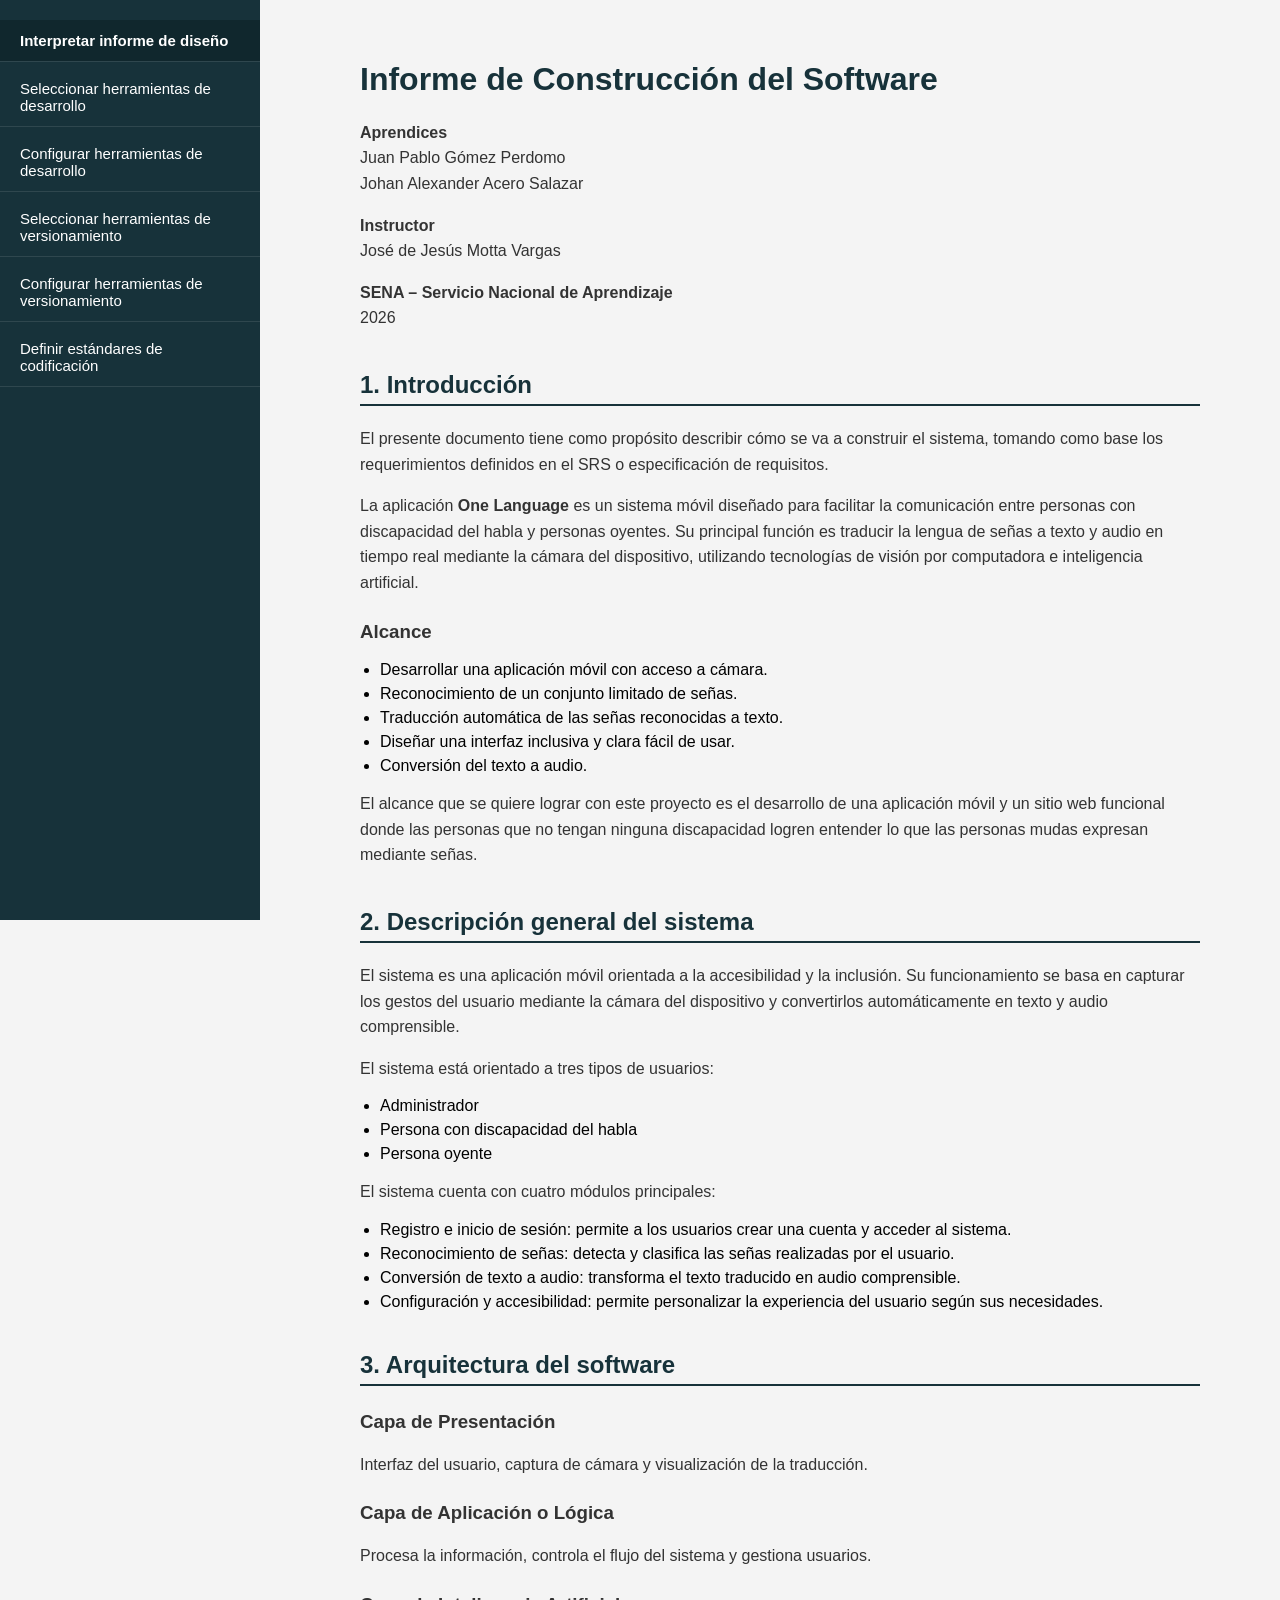
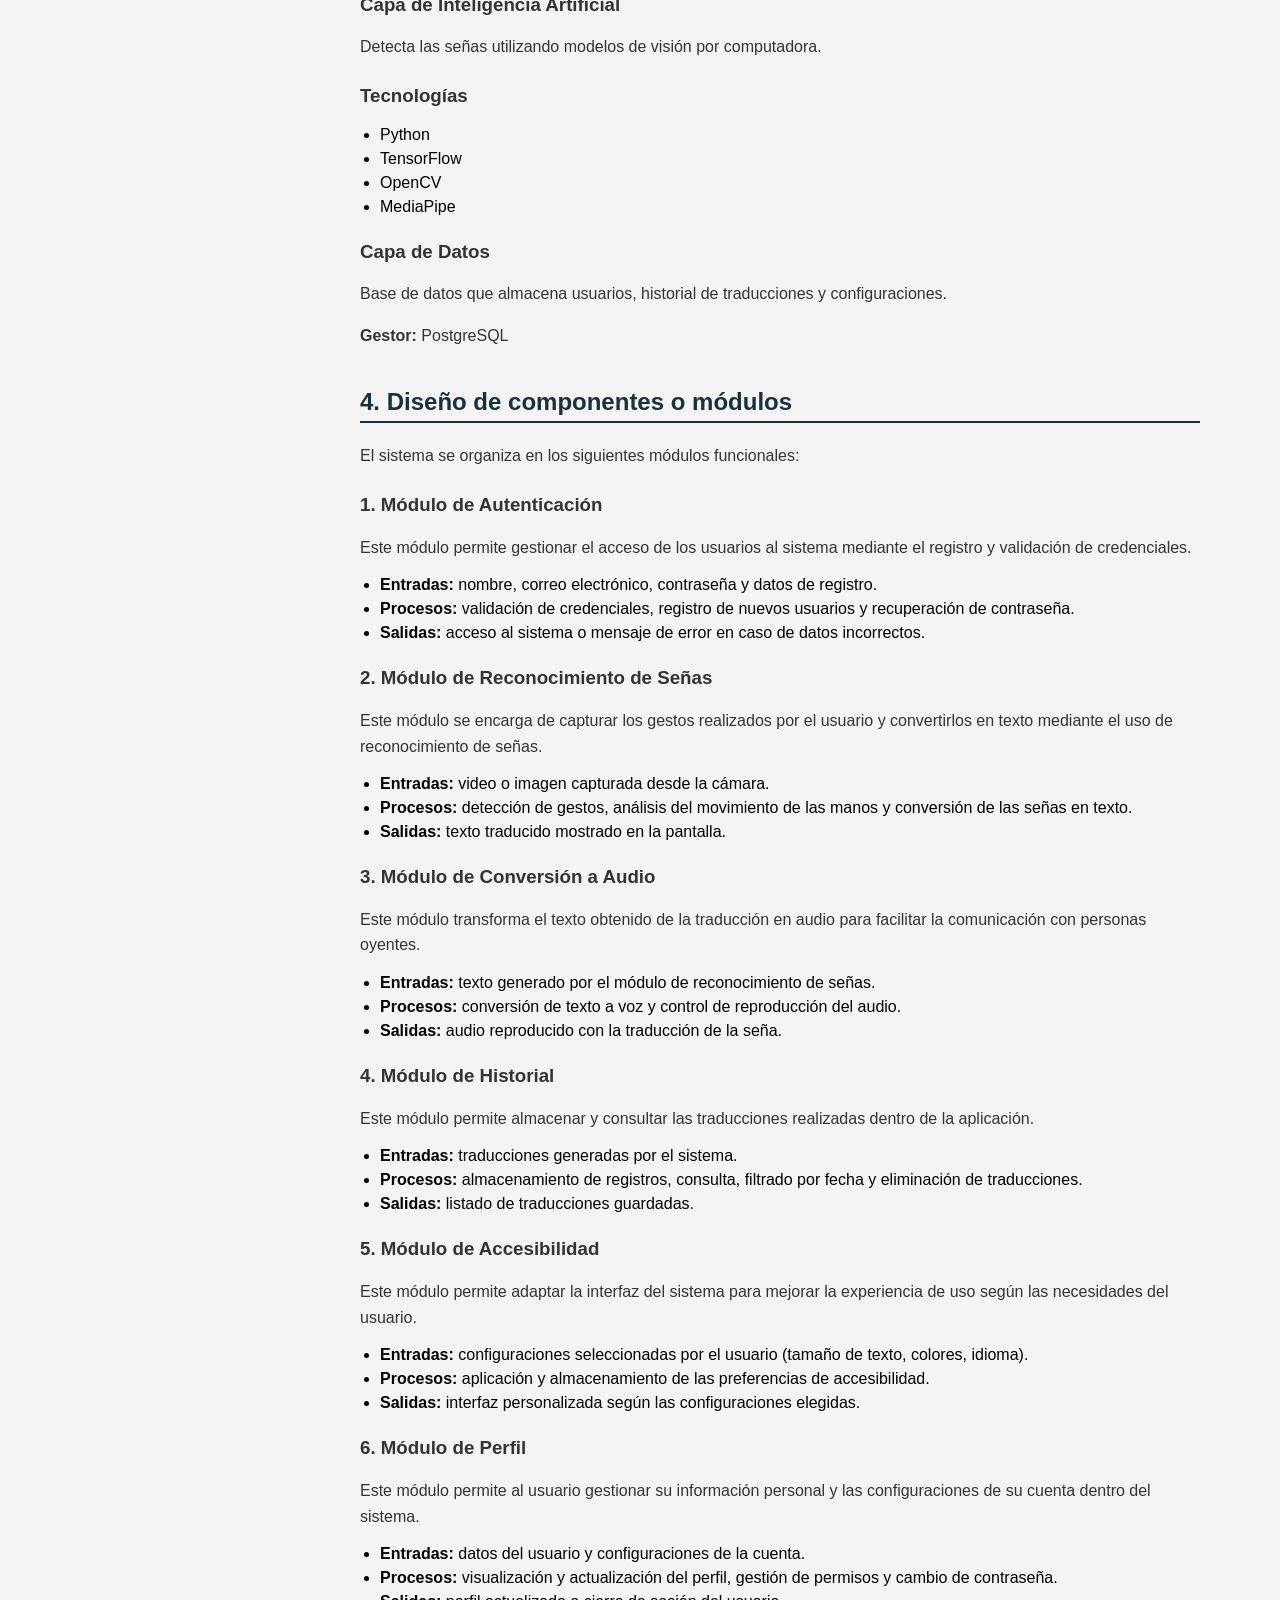
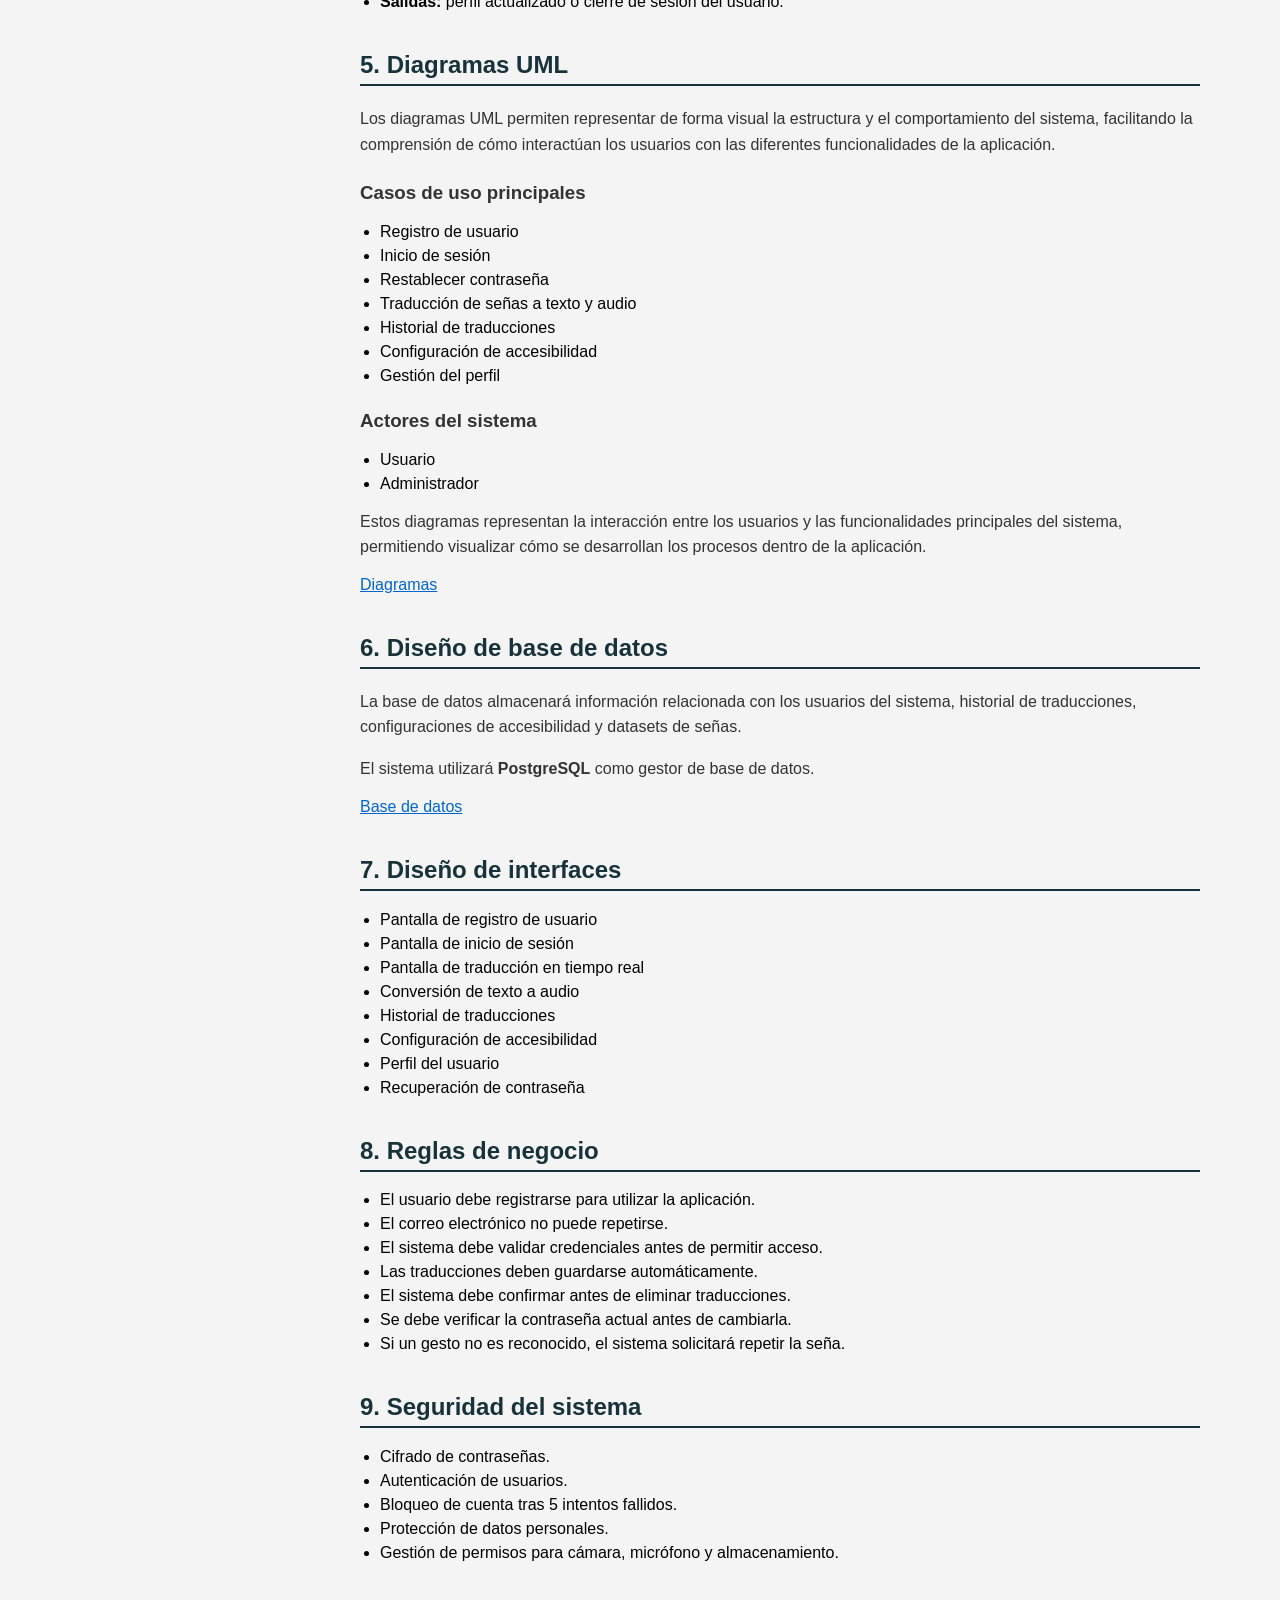
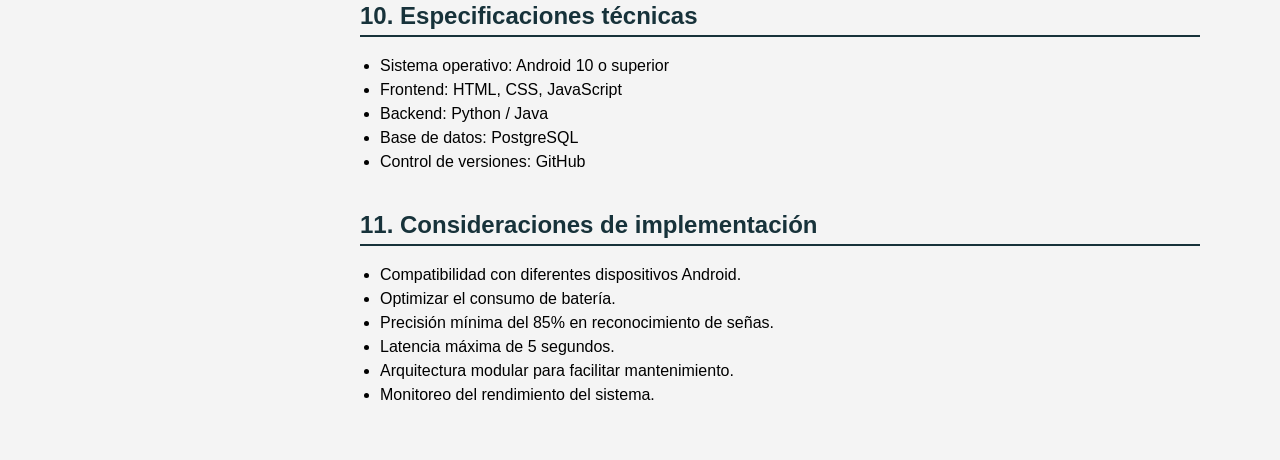
==== Construccion_software.html @ 30ce241d "Add developer tools" ====
<!DOCTYPE html>
<html lang="es">

<head>
    <meta charset="UTF-8">
    <meta name="viewport" content="width=device-width, initial-scale=1.0">
    <title>Informe de Construcción - One Language</title>
    <link rel="stylesheet" href="css/style.css">
</head>

<body>

    <!-- ================= MENU LATERAL ================= -->
    <div class="menu">

        <ul>

            <li class="submenu">
                <a href="javascript:void(0)" onclick="toggleMenu()">
                    Interpretar informe de diseño
                </a>

                <ul class="sub-opciones" id="submenuInforme">
                    <li><a href="#intro">1. Introducción</a></li>
                    <li><a href="#descripcion">2. Descripción general del sistema</a></li>
                    <li><a href="#arquitectura">3. Arquitectura del software</a></li>
                    <li><a href="#modulos">4. Diseño de componentes</a></li>
                    <li><a href="#uml">5. Diagramas UML</a></li>
                    <li><a href="#bd">6. Diseño de base de datos</a></li>
                    <li><a href="#interfaces">7. Diseño de interfaces</a></li>
                    <li><a href="#reglas">8. Reglas de negocio</a></li>
                    <li><a href="#seguridad">9. Seguridad del sistema</a></li>
                    <li><a href="#tecnico">10. Especificaciones técnicas</a></li>
                    <li><a href="#implementacion">11. Consideraciones de implementación</a></li>
                </ul>
            </li>

            <li><a href="Herramientas_desarrollo.html">Seleccionar herramientas de desarrollo</a></li>
            <li><a href="#">Configurar herramientas de desarrollo</a></li>
            <li><a href="#">Seleccionar herramientas de versionamiento</a></li>
            <li><a href="#">Configurar herramientas de versionamiento</a></li>
            <li><a href="#">Definir estándares de codificación</a></li>

        </ul>

    </div>


    <!-- ================= CONTENIDO ================= -->
    <div class="Ejercicios">

        <h1>Informe de Construcción del Software</h1>

        <p>
            <b>Aprendices</b><br>
            Juan Pablo Gómez Perdomo<br>
            Johan Alexander Acero Salazar
        </p>

        <p>
            <b>Instructor</b><br>
            José de Jesús Motta Vargas
        </p>

        <p>
            <b>SENA – Servicio Nacional de Aprendizaje</b><br>
            2026
        </p>


        <!-- ================= INTRODUCCION ================= -->
        <section id="intro">

            <h2>1. Introducción</h2>

            <p>
                El presente documento tiene como propósito describir cómo se va a construir el sistema,
                tomando como base los requerimientos definidos en el SRS o especificación de requisitos.
            </p>

            <p>
                La aplicación <b>One Language</b> es un sistema móvil diseñado para facilitar la comunicación
                entre personas con discapacidad del habla y personas oyentes. Su principal función es
                traducir la lengua de señas a texto y audio en tiempo real mediante la cámara del dispositivo,
                utilizando tecnologías de visión por computadora e inteligencia artificial.
            </p>

            <h3>Alcance</h3>

            <ul>
                <li>Desarrollar una aplicación móvil con acceso a cámara.</li>
                <li>Reconocimiento de un conjunto limitado de señas.</li>
                <li>Traducción automática de las señas reconocidas a texto.</li>
                <li>Diseñar una interfaz inclusiva y clara fácil de usar.</li>
                <li>Conversión del texto a audio.</li>
            </ul>

            <p>
                El alcance que se quiere lograr con este proyecto es el desarrollo de una aplicación móvil
                y un sitio web funcional donde las personas que no tengan ninguna discapacidad logren
                entender lo que las personas mudas expresan mediante señas.
            </p>

        </section>


        <!-- ================= DESCRIPCION ================= -->
        <section id="descripcion">

            <h2>2. Descripción general del sistema</h2>

            <p>
                El sistema es una aplicación móvil orientada a la accesibilidad y la inclusión. Su funcionamiento
                se basa en capturar los gestos del usuario mediante la cámara del dispositivo y convertirlos
                automáticamente en texto y audio comprensible.
            </p>

            <p>El sistema está orientado a tres tipos de usuarios:</p>

            <ul>
                <li>Administrador</li>
                <li>Persona con discapacidad del habla</li>
                <li>Persona oyente</li>
            </ul>

            <p>El sistema cuenta con cuatro módulos principales:</p>

            <ul>
                <li>Registro e inicio de sesión: permite a los usuarios crear una cuenta y acceder al sistema.</li>
                <li>Reconocimiento de señas: detecta y clasifica las señas realizadas por el usuario.</li>
                <li>Conversión de texto a audio: transforma el texto traducido en audio comprensible.</li>
                <li>Configuración y accesibilidad: permite personalizar la experiencia del usuario según sus necesidades.</li>
            </ul>

        </section>


        <!-- ================= ARQUITECTURA ================= -->
        <section id="arquitectura">

            <h2>3. Arquitectura del software</h2>

            <h3>Capa de Presentación</h3>
            <p>Interfaz del usuario, captura de cámara y visualización de la traducción.</p>

            <h3>Capa de Aplicación o Lógica</h3>
            <p>Procesa la información, controla el flujo del sistema y gestiona usuarios.</p>

            <h3>Capa de Inteligencia Artificial</h3>
            <p>Detecta las señas utilizando modelos de visión por computadora.</p>

            <h3>Tecnologías</h3>

            <ul>
                <li>Python</li>
                <li>TensorFlow</li>
                <li>OpenCV</li>
                <li>MediaPipe</li>
            </ul>

            <h3>Capa de Datos</h3>

            <p>Base de datos que almacena usuarios, historial de traducciones y configuraciones.</p>

            <p><b>Gestor:</b> PostgreSQL</p>

        </section>


        <!-- ================= MODULOS ================= -->
        <section id="modulos">

            <h2>4. Diseño de componentes o módulos</h2>

            <p>
                El sistema se organiza en los siguientes módulos funcionales:
            </p>

            <h3>1. Módulo de Autenticación</h3>

            <p>
                Este módulo permite gestionar el acceso de los usuarios al sistema mediante el registro
                y validación de credenciales.
            </p>

            <ul>
                <li><b>Entradas:</b> nombre, correo electrónico, contraseña y datos de registro.</li>
                <li><b>Procesos:</b> validación de credenciales, registro de nuevos usuarios y recuperación de contraseña.</li>
                <li><b>Salidas:</b> acceso al sistema o mensaje de error en caso de datos incorrectos.</li>
            </ul>


            <h3>2. Módulo de Reconocimiento de Señas</h3>

            <p>
                Este módulo se encarga de capturar los gestos realizados por el usuario y convertirlos
                en texto mediante el uso de reconocimiento de señas.
            </p>

            <ul>
                <li><b>Entradas:</b> video o imagen capturada desde la cámara.</li>
                <li><b>Procesos:</b> detección de gestos, análisis del movimiento de las manos y conversión de las señas en texto.</li>
                <li><b>Salidas:</b> texto traducido mostrado en la pantalla.</li>
            </ul>


            <h3>3. Módulo de Conversión a Audio</h3>

            <p>
                Este módulo transforma el texto obtenido de la traducción en audio para facilitar
                la comunicación con personas oyentes.
            </p>

            <ul>
                <li><b>Entradas:</b> texto generado por el módulo de reconocimiento de señas.</li>
                <li><b>Procesos:</b> conversión de texto a voz y control de reproducción del audio.</li>
                <li><b>Salidas:</b> audio reproducido con la traducción de la seña.</li>
            </ul>


            <h3>4. Módulo de Historial</h3>

            <p>
                Este módulo permite almacenar y consultar las traducciones realizadas dentro de la aplicación.
            </p>

            <ul>
                <li><b>Entradas:</b> traducciones generadas por el sistema.</li>
                <li><b>Procesos:</b> almacenamiento de registros, consulta, filtrado por fecha y eliminación de traducciones.</li>
                <li><b>Salidas:</b> listado de traducciones guardadas.</li>
            </ul>


            <h3>5. Módulo de Accesibilidad</h3>

            <p>
                Este módulo permite adaptar la interfaz del sistema para mejorar la experiencia
                de uso según las necesidades del usuario.
            </p>

            <ul>
                <li><b>Entradas:</b> configuraciones seleccionadas por el usuario (tamaño de texto, colores, idioma).</li>
                <li><b>Procesos:</b> aplicación y almacenamiento de las preferencias de accesibilidad.</li>
                <li><b>Salidas:</b> interfaz personalizada según las configuraciones elegidas.</li>
            </ul>


            <h3>6. Módulo de Perfil</h3>

            <p>
                Este módulo permite al usuario gestionar su información personal y las configuraciones
                de su cuenta dentro del sistema.
            </p>

            <ul>
                <li><b>Entradas:</b> datos del usuario y configuraciones de la cuenta.</li>
                <li><b>Procesos:</b> visualización y actualización del perfil, gestión de permisos y cambio de contraseña.</li>
                <li><b>Salidas:</b> perfil actualizado o cierre de sesión del usuario.</li>
            </ul>

        </section>


        <!-- ================= UML ================= -->
        <section id="uml">

            <h2>5. Diagramas UML</h2>

            <p>
                Los diagramas UML permiten representar de forma visual la estructura y el comportamiento
                del sistema, facilitando la comprensión de cómo interactúan los usuarios con las
                diferentes funcionalidades de la aplicación.
            </p>

            <h3>Casos de uso principales</h3>

            <ul>
                <li>Registro de usuario</li>
                <li>Inicio de sesión</li>
                <li>Restablecer contraseña</li>
                <li>Traducción de señas a texto y audio</li>
                <li>Historial de traducciones</li>
                <li>Configuración de accesibilidad</li>
                <li>Gestión del perfil</li>
            </ul>

            <h3>Actores del sistema</h3>

            <ul>
                <li>Usuario</li>
                <li>Administrador</li>
            </ul>

            <p>
                Estos diagramas representan la interacción entre los usuarios y las funcionalidades
                principales del sistema, permitiendo visualizar cómo se desarrollan los procesos
                dentro de la aplicación.
            </p>

            <a href="https://drive.google.com/drive/folders/1-xDeF_NmRjYOZ3kRgk5PBKlTj5d1lFUG">
                Diagramas
            </a>

        </section>


        <!-- ================= BASE DE DATOS ================= -->
        <section id="bd">

            <h2>6. Diseño de base de datos</h2>

            <p>
                La base de datos almacenará información relacionada con los usuarios del sistema,
                historial de traducciones, configuraciones de accesibilidad y datasets de señas.
            </p>

            <p>
                El sistema utilizará <b>PostgreSQL</b> como gestor de base de datos.
            </p>

            <a href="https://drive.google.com/drive/folders/1uEPT5G5TPeYUHNBDupxZueplmrMEpDqd">
                Base de datos
            </a>

        </section>


        <!-- ================= INTERFACES ================= -->
        <section id="interfaces">

            <h2>7. Diseño de interfaces</h2>

            <ul>
                <li>Pantalla de registro de usuario</li>
                <li>Pantalla de inicio de sesión</li>
                <li>Pantalla de traducción en tiempo real</li>
                <li>Conversión de texto a audio</li>
                <li>Historial de traducciones</li>
                <li>Configuración de accesibilidad</li>
                <li>Perfil del usuario</li>
                <li>Recuperación de contraseña</li>
            </ul>

        </section>


        <!-- ================= REGLAS ================= -->
        <section id="reglas">

            <h2>8. Reglas de negocio</h2>

            <ul>
                <li>El usuario debe registrarse para utilizar la aplicación.</li>
                <li>El correo electrónico no puede repetirse.</li>
                <li>El sistema debe validar credenciales antes de permitir acceso.</li>
                <li>Las traducciones deben guardarse automáticamente.</li>
                <li>El sistema debe confirmar antes de eliminar traducciones.</li>
                <li>Se debe verificar la contraseña actual antes de cambiarla.</li>
                <li>Si un gesto no es reconocido, el sistema solicitará repetir la seña.</li>
            </ul>

        </section>


        <!-- ================= SEGURIDAD ================= -->
        <section id="seguridad">

            <h2>9. Seguridad del sistema</h2>

            <ul>
                <li>Cifrado de contraseñas.</li>
                <li>Autenticación de usuarios.</li>
                <li>Bloqueo de cuenta tras 5 intentos fallidos.</li>
                <li>Protección de datos personales.</li>
                <li>Gestión de permisos para cámara, micrófono y almacenamiento.</li>
            </ul>

        </section>


        <!-- ================= ESPECIFICACIONES ================= -->
        <section id="tecnico">

            <h2>10. Especificaciones técnicas</h2>

            <ul>
                <li>Sistema operativo: Android 10 o superior</li>
                <li>Frontend: HTML, CSS, JavaScript</li>
                <li>Backend: Python / Java</li>
                <li>Base de datos: PostgreSQL</li>
                <li>Control de versiones: GitHub</li>
            </ul>

        </section>


        <!-- ================= IMPLEMENTACION ================= -->
        <section id="implementacion">

            <h2>11. Consideraciones de implementación</h2>

            <ul>
                <li>Compatibilidad con diferentes dispositivos Android.</li>
                <li>Optimizar el consumo de batería.</li>
                <li>Precisión mínima del 85% en reconocimiento de señas.</li>
                <li>Latencia máxima de 5 segundos.</li>
                <li>Arquitectura modular para facilitar mantenimiento.</li>
                <li>Monitoreo del rendimiento del sistema.</li>
            </ul>

        </section>

    </div>


    <!-- ================= SCRIPT ================= -->
    <script>

        function toggleMenu() {

            let submenu = document.getElementById("submenuInforme");

            if (submenu.style.display === "block") {
                submenu.style.display = "none";
            } else {
                submenu.style.display = "block";
            }

        }

    </script>

</body>

</html>
---- css/style.css ----
/* =========================
   ESTILOS GENERALES
========================= */

body {
    margin: 0;
    font-family: Arial, Helvetica, sans-serif;
    background-color: #f4f4f4;
    display: flex;
}


/* =========================
   MENU LATERAL
========================= */

.menu {
    width: 260px;
    height: 100vh;
    background-color: #17323a;
    position: fixed;
    left: 0;
    top: 0;
    padding-top: 20px;
    overflow-y: auto;
}

.menu ul {
    list-style: none;
    padding: 0;
    margin: 0;
}

.menu ul li {
    border-bottom: 1px solid rgba(255, 255, 255, 0.1);
}

.menu ul li a {
    display: block;
    padding: 12px 20px;
    color: white;
    text-decoration: none;
    font-size: 15px;
}

.menu ul li a:hover {
    background-color: #1f4650;
}

.menu ul li a.activo {
    background-color: #1f4650;
    border-left: 3px solid #2fc4a0;
    font-weight: bold;
}


/* =========================
   SUBMENU
========================= */

.submenu > a {
    font-weight: bold;
    background-color: #10272d;
}

.sub-opciones {
    display: none;
    background-color: #17323a;
}

.sub-opciones li a {
    padding-left: 35px;
    font-size: 14px;
}


/* =========================
   CONTENIDO
========================= */

.Ejercicios {
    margin-left: 280px;
    padding: 40px 80px;
    width: calc(100% - 260px);
    box-sizing: border-box;
}


/* =========================
   TITULOS
========================= */

h1 {
    color: #17323a;
}

h2 {
    color: #17323a;
    border-bottom: 2px solid #17323a;
    padding-bottom: 5px;
    margin-top: 40px;
}

h3 {
    margin-top: 25px;
    color: #333;
}


/* =========================
   TEXTO
========================= */

p {
    line-height: 1.6;
    color: #333;
}


/* =========================
   LISTAS
========================= */

ul {
    margin-top: 10px;
    padding-left: 20px;
}

li {
    margin-bottom: 6px;
}


/* =========================
   LINKS
========================= */

a {
    color: #0066cc;
}

a:hover {
    text-decoration: underline;
}


/* =========================
   TABLA DE HERRAMIENTAS
========================= */

.tabla-wrapper {
    overflow-x: auto;
    border-radius: 8px;
    border: 1px solid #dde4e2;
    box-shadow: 0 2px 12px rgba(23, 50, 58, 0.08);
    margin-top: 20px;
}

.tabla-herramientas {
    width: 100%;
    border-collapse: collapse;
    background: #ffffff;
    font-size: 14px;
}

.tabla-herramientas thead {
    background-color: #17323a;
}

.tabla-herramientas thead th {
    padding: 12px 16px;
    text-align: left;
    font-size: 12px;
    font-weight: 600;
    color: #2fc4a0;
    letter-spacing: 0.08em;
    text-transform: uppercase;
    border-bottom: 2px solid #2fc4a0;
}

.tabla-herramientas tbody tr {
    border-bottom: 1px solid #dde4e2;
    transition: background 0.15s;
}

.tabla-herramientas tbody tr:last-child {
    border-bottom: none;
}

.tabla-herramientas tbody tr:hover {
    background-color: #f0faf7;
}

.tabla-herramientas tbody td {
    padding: 12px 16px;
    vertical-align: top;
    color: #333;
    line-height: 1.55;
}

/* Nombre y versión de la herramienta */
.tool-name {
    font-weight: bold;
    font-size: 14px;
    color: #17323a;
    margin-bottom: 2px;
}

.tool-version {
    font-size: 11px;
    color: #6a8a90;
    font-style: italic;
}

/* Badges por tipo de herramienta */
.badge {
    display: inline-block;
    padding: 3px 10px;
    border-radius: 20px;
    font-size: 11px;
    font-weight: 600;
    letter-spacing: 0.03em;
    white-space: nowrap;
}

.badge-ide        { background: #e6f4ff; color: #1a6fa8; }
.badge-lang       { background: #fff8e1; color: #b07a00; }
.badge-frontend   { background: #e8f5ff; color: #0057b8; }
.badge-backend    { background: #f3f0ff; color: #5e35b1; }
.badge-db         { background: #e8f5f0; color: #1b7a50; }
.badge-version    { background: #fff0f0; color: #b03030; }
.badge-modeling   { background: #f0f8ff; color: #1d6090; }
.badge-ia         { background: #fff3ec; color: #c05a00; }


/* =========================
   NOTA / AVISO
========================= */

.nota {
    margin-top: 24px;
    padding: 14px 18px;
    background: #eaf7f3;
    border-left: 4px solid #2fc4a0;
    border-radius: 6px;
    font-size: 13px;
    color: #2a5248;
    line-height: 1.6;
}


/* =========================
   RESPONSIVE
========================= */

@media screen and (max-width: 900px) {
    .menu {
        width: 220px;
    }

    .Ejercicios {
        margin-left: 220px;
        padding: 25px;
    }
}

@media screen and (max-width: 700px) {
    .menu {
        position: relative;
        width: 100%;
        height: auto;
    }

    .Ejercicios {
        margin-left: 0;
    }

    .tabla-herramientas {
        font-size: 12px;
    }

    .tabla-herramientas thead th,
    .tabla-herramientas tbody td {
        padding: 10px 10px;
    }
}
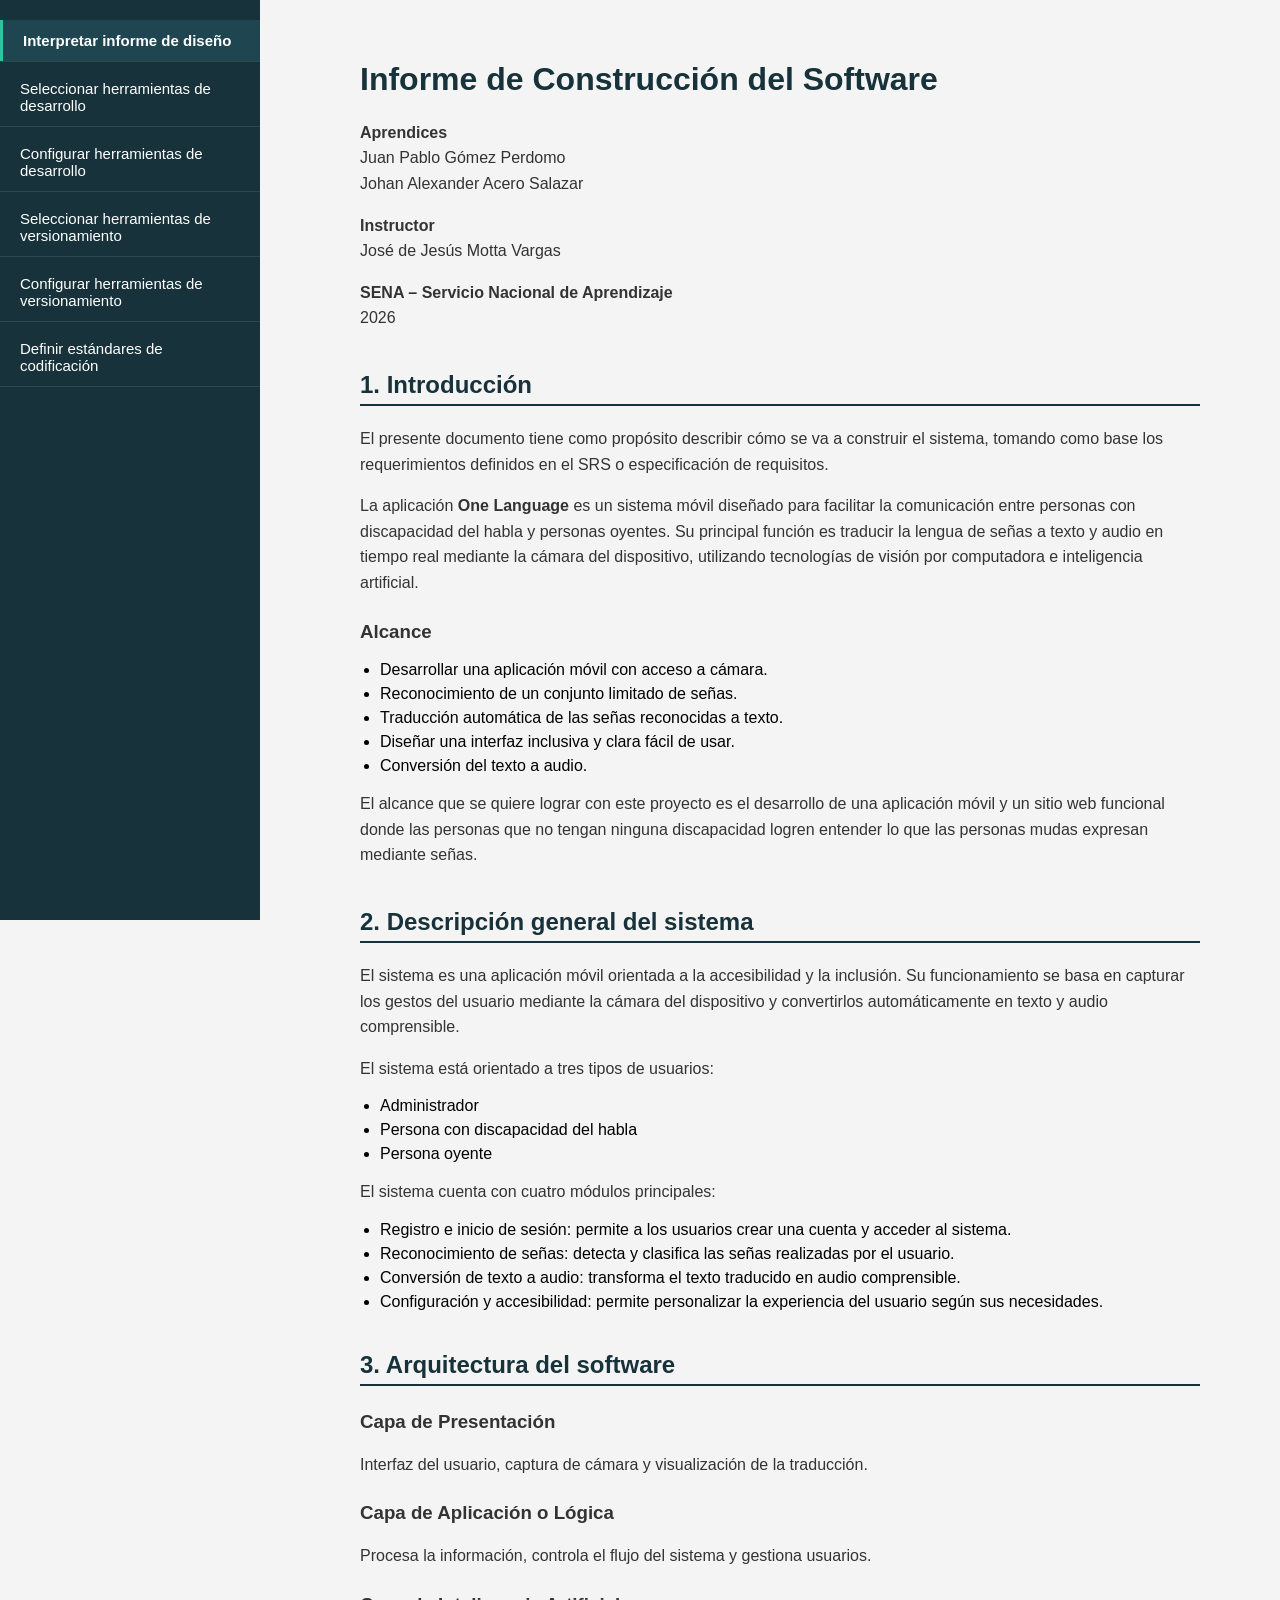
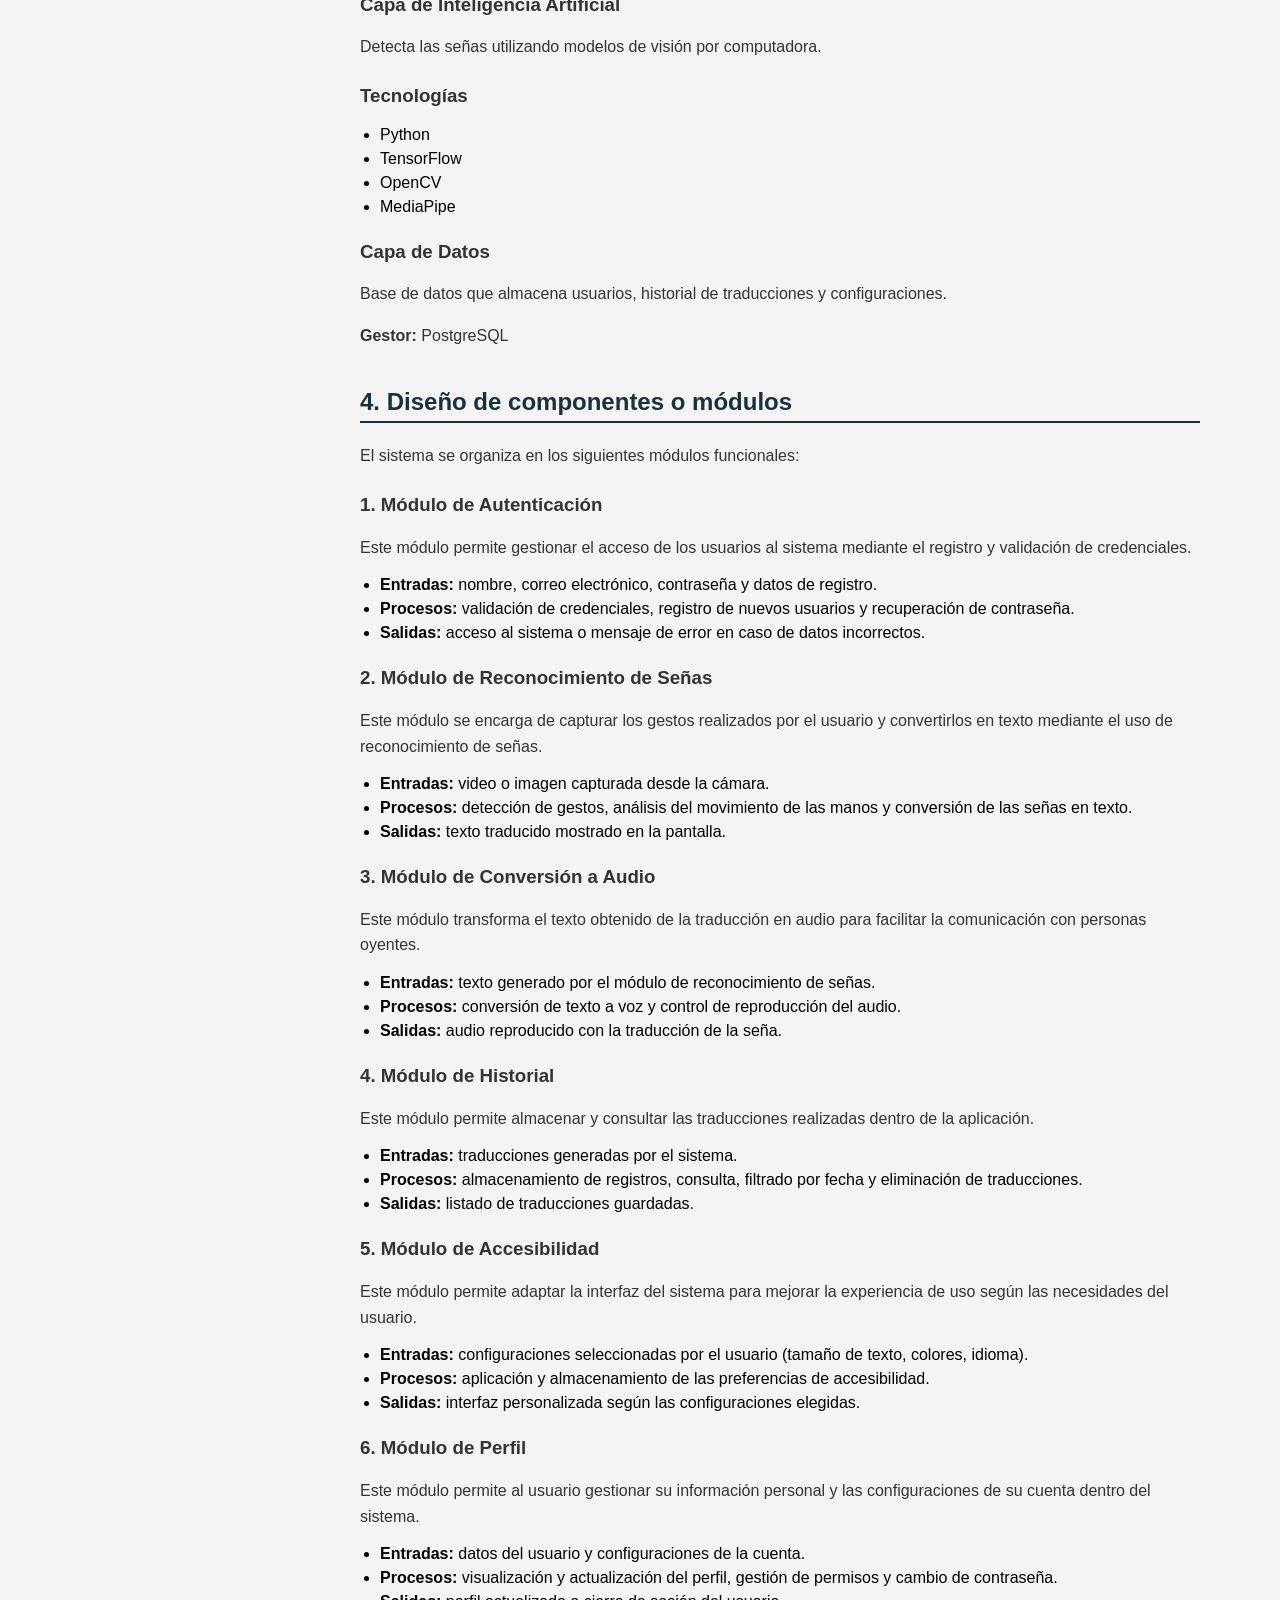
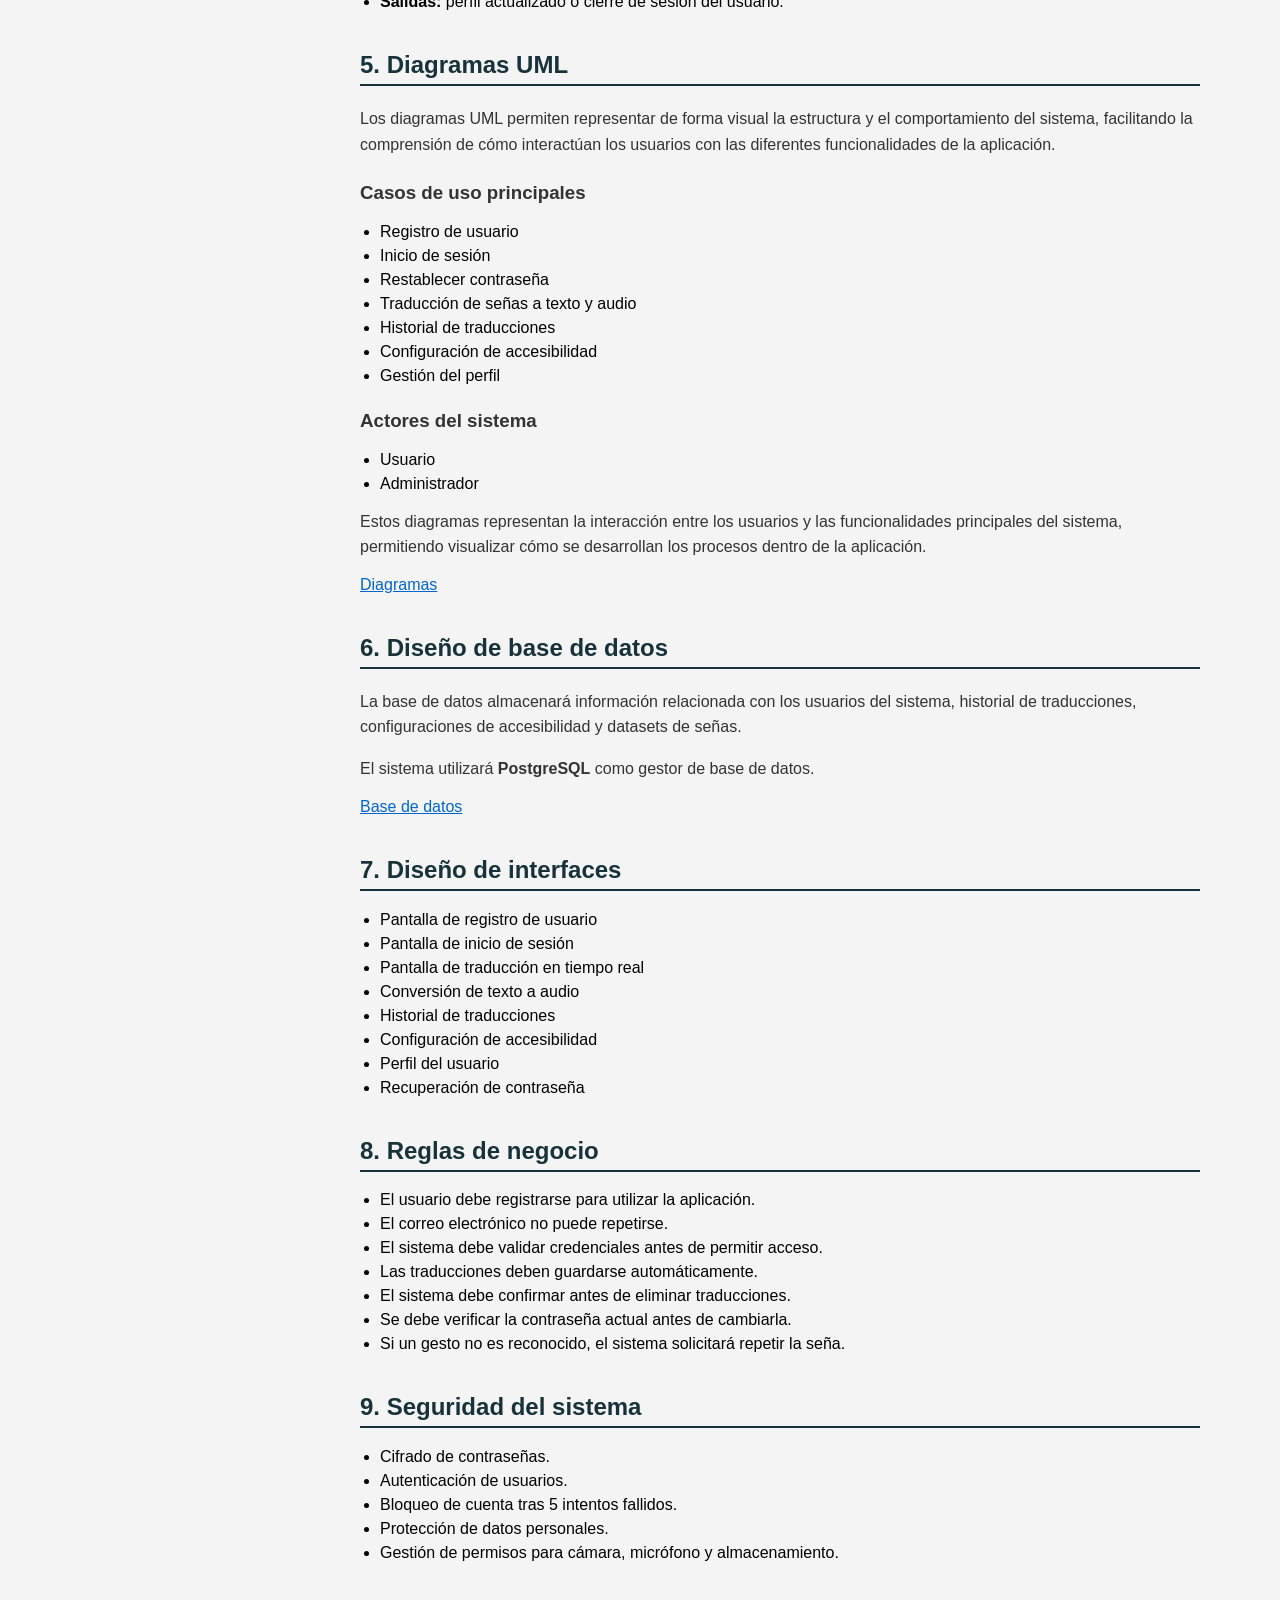
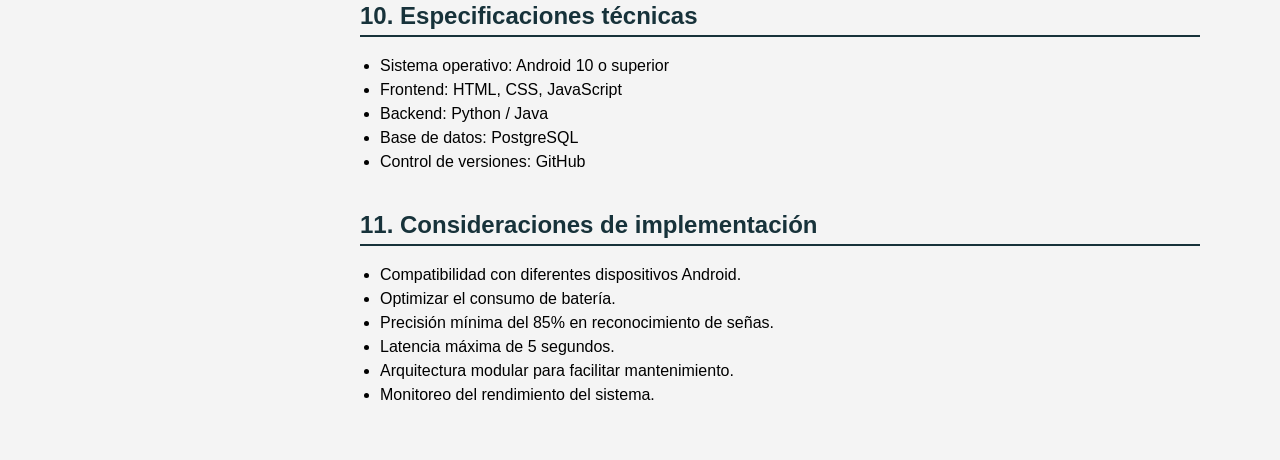
==== commit cec55c21: "Tools configuration" ====
--- a/Construccion_software.html
+++ b/Construccion_software.html
@@ -16,7 +16,7 @@
         <ul>
 
             <li class="submenu">
-                <a href="javascript:void(0)" onclick="toggleMenu()">
+                <a href="javascript:void(0)" onclick="toggleMenu()" class="activo">
                     Interpretar informe de diseño
                 </a>
 
@@ -36,7 +36,7 @@
             </li>
 
             <li><a href="Herramientas_desarrollo.html">Seleccionar herramientas de desarrollo</a></li>
-            <li><a href="#">Configurar herramientas de desarrollo</a></li>
+            <li><a href="Configurar_herramientas.html">Configurar herramientas de desarrollo</a></li>
             <li><a href="#">Seleccionar herramientas de versionamiento</a></li>
             <li><a href="#">Configurar herramientas de versionamiento</a></li>
             <li><a href="#">Definir estándares de codificación</a></li>
@@ -432,4 +432,4 @@
 
 </body>
 
-</html>
+</html>
